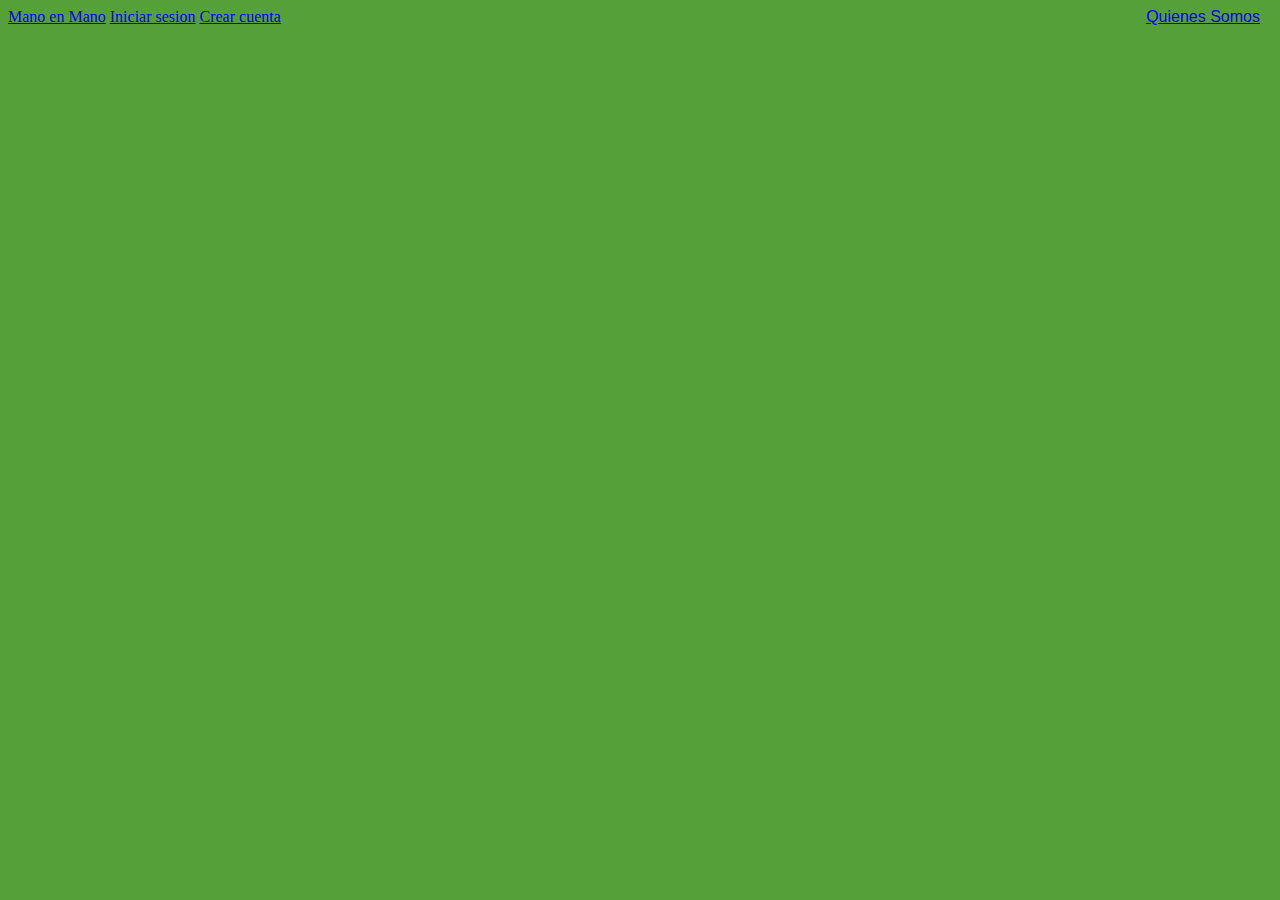
==== index.html @ 6199e593 "Initial commit" ====
<!DOCTYPE html>
<html lang="en">
<head>
    <meta charset="UTF-8">
    <meta http-equiv="X-UA-Compatible" content="IE=edge">
    <meta name="viewport" content="width=device-width, initial-scale=1.0">
    <title>Dan</title>
    <link rel="stylesheet" href="style.css">
</head>
<body>
<div class="li" > 
    <div class="quien">
        <a href="./quienessomos.html"> Quienes Somos</a>
    </div>
    <a href="./index.html" >Mano en Mano</a >
    <a href="./iniciarsesion.html">Iniciar sesion</a>
    <a href="/crearcuenta.html">Crear cuenta</a>
    

</body>

</html>
---- style.css ----
body {
  background-color: rgb(86, 160, 57);
}

.quien {
    font-family: 'Franklin Gothic Medium', 'Arial Narrow', Arial, sans-serif ; 
    position: absolute; 
    color: pink; 
    text-decoration: none;
    text-underline-offset: none;
    right: 20px;
}
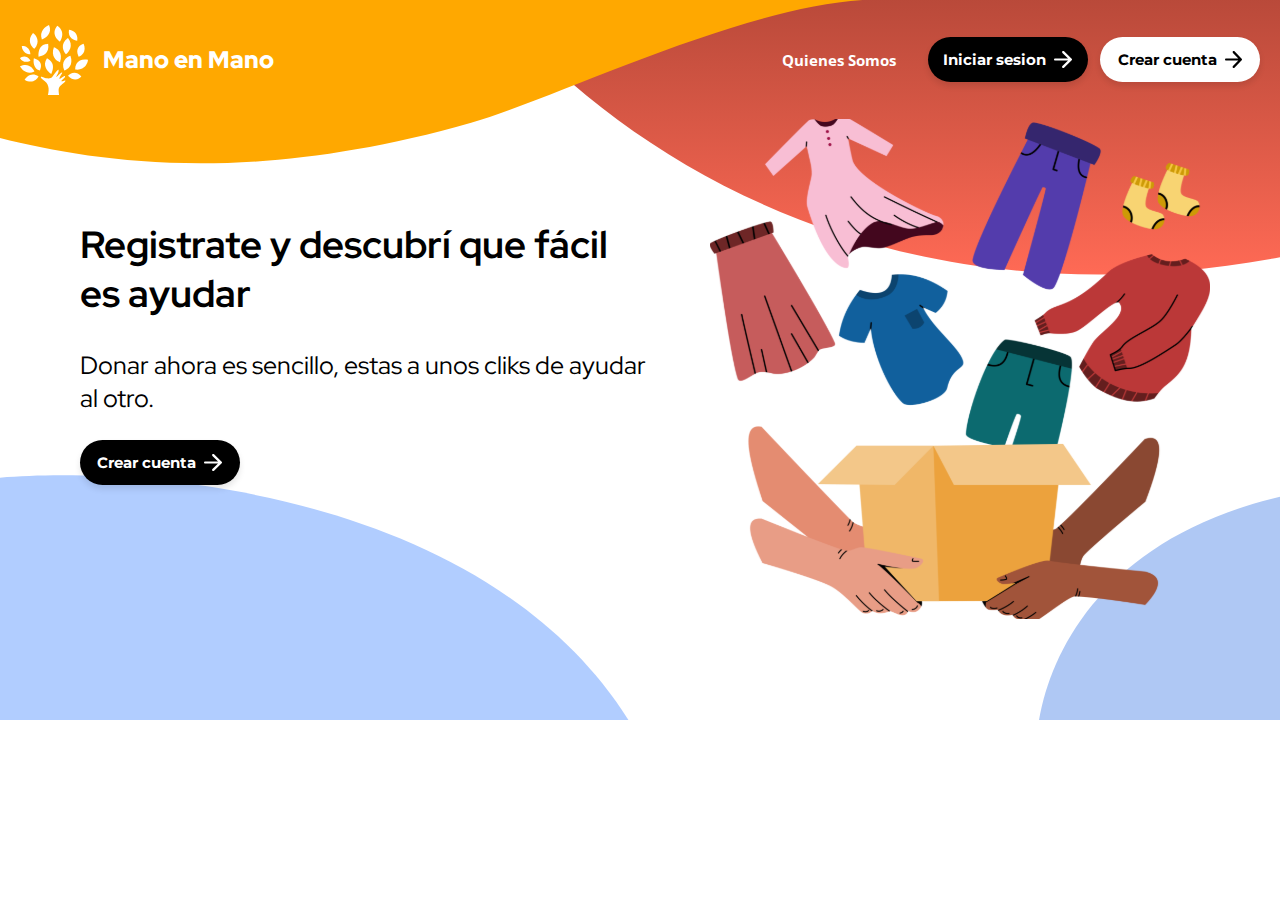
==== commit d9e60b23: "funciona hasta landinpage donante sin la foto" ====
--- a/index.html
+++ b/index.html
@@ -1,5 +1,6 @@
 <!DOCTYPE html>
 <html lang="en">
+
 <head>
     <meta charset="UTF-8">
     <meta http-equiv="X-UA-Compatible" content="IE=edge">
@@ -7,16 +8,47 @@
     <title>Dan</title>
     <link rel="stylesheet" href="style.css">
 </head>
+
 <body>
-<div class="li" > 
-    <div class="quien">
-        <a href="./quienessomos.html"> Quienes Somos</a>
+    <header>
+        <div class="logo">
+            <a href="./index.html" class="nombrePagina">
+                <img src="./Group 111.svg"></img>
+                <p>Mano en Mano</p>
+            </a>
+        </div>
+        <nav>
+            <a href="./quienessomos.html" class="botonquien">
+                 Quienes Somos</a>
+            <a href="./quesosiniciarsesion.html" class="botoniniciarsesion">
+                Iniciar sesion
+                <img src="Vector.svg" alt="">
+            </a>
+            <a href="./quesoscrearcuenta.html" class="botoncrearcuenta">
+                Crear cuenta
+                <img src="Vector (1).svg" alt="">
+            </a>
+        </nav>
+    </header>
+    <div class="conteiner">
+        <div class="textitolanding">
+            <h2>
+                Registrate y descubrí 
+                que fácil es ayudar
+            </h2>
+            <p>
+                Donar ahora es sencillo, estas a unos cliks de ayudar al otro.
+            </p>
+            <a href="/crearcuenta.html" class="botoncrearcuenta2">
+                Crear cuenta
+                <img src="Vector.svg" alt="">
+            </a>
+
+        </div>
+        <div class="imagenropa">
+            <img src="image 21.svg" alt="">
+        </div>
     </div>
-    <a href="./index.html" >Mano en Mano</a >
-    <a href="./iniciarsesion.html">Iniciar sesion</a>
-    <a href="/crearcuenta.html">Crear cuenta</a>
-    
-
 </body>
 
 </html>--- a/style.css
+++ b/style.css
@@ -1,13 +1,183 @@
-
+@import url('https://fonts.googleapis.com/css2?family=Red+Hat+Display:ital,wght@0,300..900;1,300..900&display=swap');
+@import url('https://fonts.googleapis.com/css2?family=Open+Sans:ital,wght@0,300..800;1,300..800&family=Red+Hat+Display:ital,wght@0,300..900;1,300..900&display=swap');
+@import url('https://fonts.googleapis.com/css2?family=Montserrat:ital,wght@0,100..900;1,100..900&family=Open+Sans:ital,wght@0,300..800;1,300..800&family=Red+Hat+Display:ital,wght@0,300..900;1,300..900&display=swap');
 body {
-  background-color: rgb(86, 160, 57);
+  background-color: rgb(255, 255, 255);
 }
 
 .quien {
     font-family: 'Franklin Gothic Medium', 'Arial Narrow', Arial, sans-serif ; 
-    position: absolute; 
     color: pink; 
     text-decoration: none;
     text-underline-offset: none;
-    right: 20px;
+}
+header{
+  padding: 20px;
+  display: flex;
+  align-items: center;
+  justify-content: space-between
+}
+.logo a {
+  display: flex;
+  gap: 15px;
+}
+.logo img {
+  height: 70px;
+  width: auto;
+}
+
+header nav {
+  display: flex;
+  gap: 12px;
+}
+/* clase de nombre de logo */
+.nombrePagina{ 
+  align-items: center;
+  display: flex;
+  text-decoration: none;
+  color: white;
+  font-weight: 900;
+  font-size: 24px;
+  font-family: "Red Hat Display", sans-serif;
+
+}
+/* . para clase
+    vacio para header
+ */
+ body {
+  background-image: url('./Group\ 112.svg');
+  margin: 0; /* Elimina el margen predeterminado del cuerpo */
+  background-size: 100% auto; /* Ajusta el ancho al 100% sin alterar la altura proporcional */
+  background-position: top center; /* Coloca la imagen centrada en la parte superior */
+  background-repeat: no-repeat; /* Evita que la imagen se repita */
+}
+.botoniniciarsesion{
+  background-color: #000000; /* Color de fondo */
+  border: none; /* Sin bordes */
+  color: white; /* Texto en blanco */
+  text-align: center; /* Texto centrado */
+  text-decoration: none; /* Sin subrayado */
+  display: inline-block; /* Mostrar como bloque en línea */
+  font-size: 15px; /* Tamaño del texto reducido */
+  font-weight: bold; /* Texto en negrita */
+  border-radius: 30px; /* Bordes redondeados más pequeños */
+  transition: background-color 0.3s, transform 0.2s; /* Transición suave de color y efecto de clic */
+  box-shadow: 0 4px 6px rgba(0, 0, 0, 0.1); /* Sombra sutil */
+  cursor: pointer; /* Cambia el cursor a puntero */
+  width: 160px; /* Botón más pequeño */
+  height: 45px; /* Altura más pequeña */
+  display: flex;
+  justify-content: center; /* Centra el contenido horizontalmente */
+  align-items: center; /* Centra el contenido verticalmente */
+  font-family: "Montserrat", sans-serif;
+  gap: 8px;}
+
+.botoncrearcuenta{
+  background-color: #ffffff; /* Color de fondo */
+  border: none; /* Sin bordes */
+  color: rgb(0, 0, 0); /* Texto en blanco */
+  text-align: center; /* Texto centrado */
+  text-decoration: none; /* Sin subrayado */
+  display: inline-block; /* Mostrar como bloque en línea */
+  font-size: 15px; /* Tamaño del texto reducido */
+  font-weight: bold; /* Texto en negrita */
+  border-radius: 30px; /* Bordes redondeados más pequeños */
+  transition: background-color 0.3s, transform 0.2s; /* Transición suave de color y efecto de clic */
+  box-shadow: 0 4px 6px rgba(0, 0, 0, 0.1); /* Sombra sutil */
+  cursor: pointer; /* Cambia el cursor a puntero */
+  width: 160px; /* Botón más pequeño */
+  height: 45px; /* Altura más pequeña */
+  display: flex;
+  justify-content: center; /* Centra el contenido horizontalmente */
+  align-items: center; /* Centra el contenido verticalmente */
+  font-family: "Montserrat", sans-serif;
+  gap: 8px;
+
+}
+.botonquien{ 
+  color: rgb(255, 254, 254); /* Texto en blanco */
+  text-align: center; /* Texto centrado */
+  font-size: 15px; /* Tamaño del texto reducido */
+  text-decoration: none; /* Sin subrayado */  
+  display: flex;
+  justify-content: center; /* Centra el contenido horizontalmente */
+  align-items: center; /* Centra el contenido verticalmente */
+  margin-right: 20px;
+  font-family: "Open Sans", sans-serif;
+  font-weight:bolder;
+}
+/* From Uiverse.io by WhiteNervosa */ 
+.botonquien {
+  cursor: pointer;
+  position: relative;
+  transition-timing-function: cubic-bezier(0.25, 0.8, 0.25, 1);
+  transition-duration: 400ms;
+  transition-property: color;
+}
+
+.botonquien:focus,
+.botonquien:hover {
+  color: #fff;
+}
+
+.botonquien:focus:after,
+.botonquien:hover:after {
+  width: 100%;
+  left: 0%;
+}
+
+.botonquien:after {
+  content: "";
+  pointer-events: none;
+  bottom: -2px;
+  left: 50%;
+  position: absolute;
+  width: 0%;
+  height: 2px;
+  background-color: #fff;
+  transition-timing-function: cubic-bezier(0.25, 0.8, 0.25, 1);
+  transition-duration: 400ms;
+  transition-property: width, left;
+}
+.conteiner{
+  display: flex;
+  justify-content: center;
+  flex-direction: row;
+  gap: 60px;
+  align-items: flex-start;
+  max-width: 1200px; /* Ajusta el valor de acuerdo al tamaño que quieras */
+  margin: 0 auto; /* Centra el texto */
+}
+.imagenropa img {
+  width: 500px;  /* Cambia el ancho a 200 píxeles */
+  height: auto;  /* Mantiene la proporción de la imagen */
+  margin-right: 30px;
+}
+.textitolanding{
+margin-top: 70px;
+margin-left: 40px;
+font-family: "Red Hat Display", sans-serif;
+font-size: 25px ;
+letter-spacing: -px;
+}
+.botoncrearcuenta2{
+  background-color: #000000; /* Color de fondo */
+  border: none; /* Sin bordes */
+  color: white; /* Texto en blanco */
+  text-align: center; /* Texto centrado */
+  text-decoration: none; /* Sin subrayado */
+  display: inline-block; /* Mostrar como bloque en línea */
+  font-size: 15px; /* Tamaño del texto reducido */
+  font-weight: bold; /* Texto en negrita */
+  border-radius: 30px; /* Bordes redondeados más pequeños */
+  transition: background-color 0.3s, transform 0.2s; /* Transición suave de color y efecto de clic */
+  box-shadow: 0 4px 6px rgba(0, 0, 0, 0.1); /* Sombra sutil */
+  cursor: pointer; /* Cambia el cursor a puntero */
+  width: 160px; /* Botón más pequeño */
+  height: 45px; /* Altura más pequeña */
+  display: flex;
+  justify-content: center; /* Centra el contenido horizontalmente */
+  align-items: center; /* Centra el contenido verticalmente */
+  font-family: "Montserrat", sans-serif;
+  gap: 8px;
 }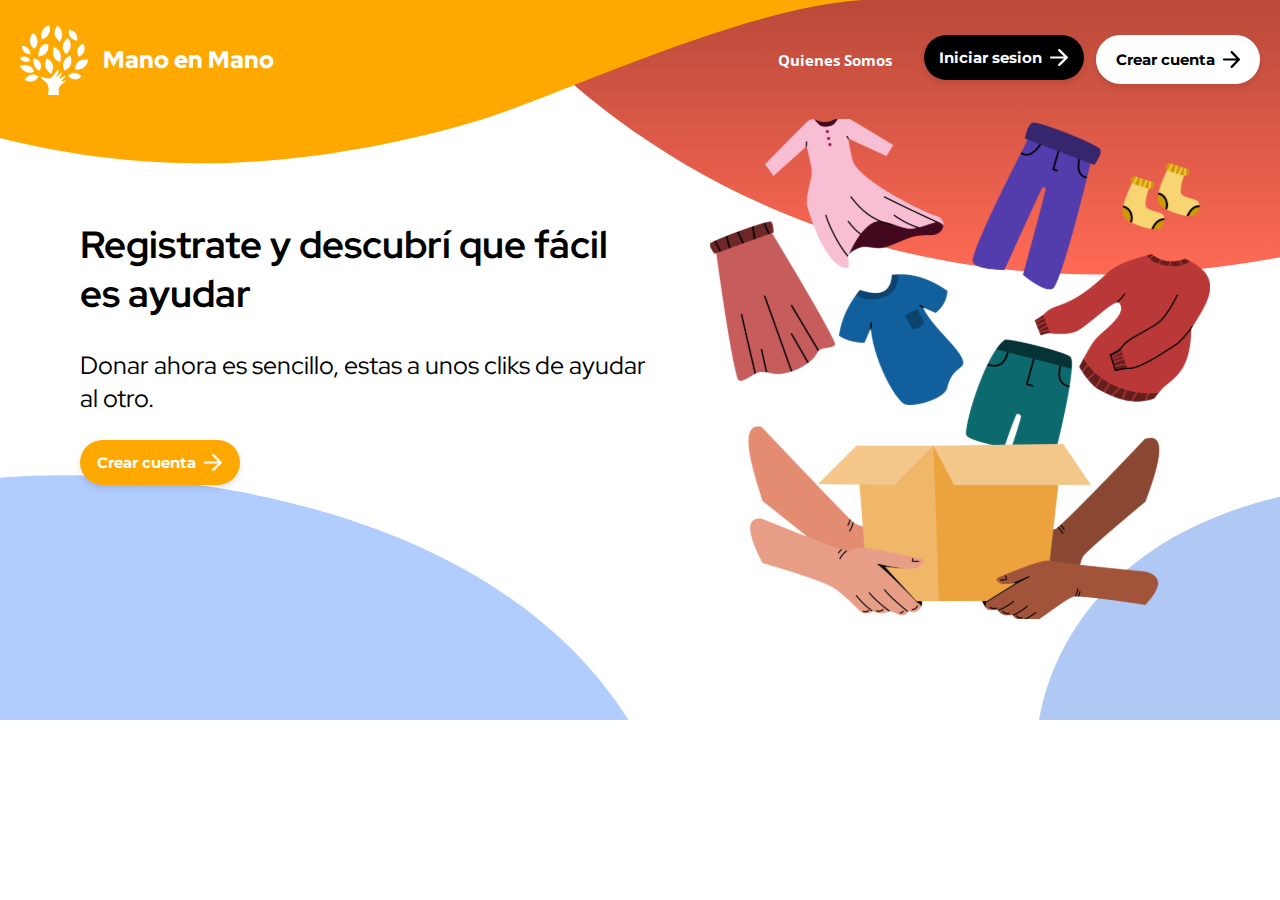
==== commit 885a62b1: "todo hasta js" ====
--- a/index.html
+++ b/index.html
@@ -39,7 +39,7 @@
             <p>
                 Donar ahora es sencillo, estas a unos cliks de ayudar al otro.
             </p>
-            <a href="/crearcuenta.html" class="botoncrearcuenta2">
+            <a href="/quesoscrearcuenta.html" class="botoncrearcuenta2">
                 Crear cuenta
                 <img src="Vector.svg" alt="">
             </a>
--- a/style.css
+++ b/style.css
@@ -71,6 +71,10 @@
   align-items: center; /* Centra el contenido verticalmente */
   font-family: "Montserrat", sans-serif;
   gap: 8px;}
+  .botoniniciarsesion :hover{
+    border: 2px;
+    border-color: rgb(255, 255, 255);
+  }
 
 .botoncrearcuenta{
   background-color: #ffffff; /* Color de fondo */
@@ -91,9 +95,18 @@
   justify-content: center; /* Centra el contenido horizontalmente */
   align-items: center; /* Centra el contenido verticalmente */
   font-family: "Montserrat", sans-serif;
+  border: 2px solid white;
   gap: 8px;
-
-}
+  transition-timing-function: cubic-bezier(0.25, 0.8, 0.25, 1);
+  transition-duration: 400ms;
+  transition-property: border;
+
+}
+.botoncrearcuenta:hover{
+  border: 2px solid black;
+}
+
+
 .botonquien{ 
   color: rgb(255, 254, 254); /* Texto en blanco */
   text-align: center; /* Texto centrado */
@@ -161,7 +174,7 @@
 letter-spacing: -px;
 }
 .botoncrearcuenta2{
-  background-color: #000000; /* Color de fondo */
+  background-color: #FFA800; /* Color de fondo */
   border: none; /* Sin bordes */
   color: white; /* Texto en blanco */
   text-align: center; /* Texto centrado */
@@ -180,4 +193,8 @@
   align-items: center; /* Centra el contenido verticalmente */
   font-family: "Montserrat", sans-serif;
   gap: 8px;
+}
+.botoncrearcuenta2:hover{
+  background-color: #000000;
+  transform: scale(1.1);
 }